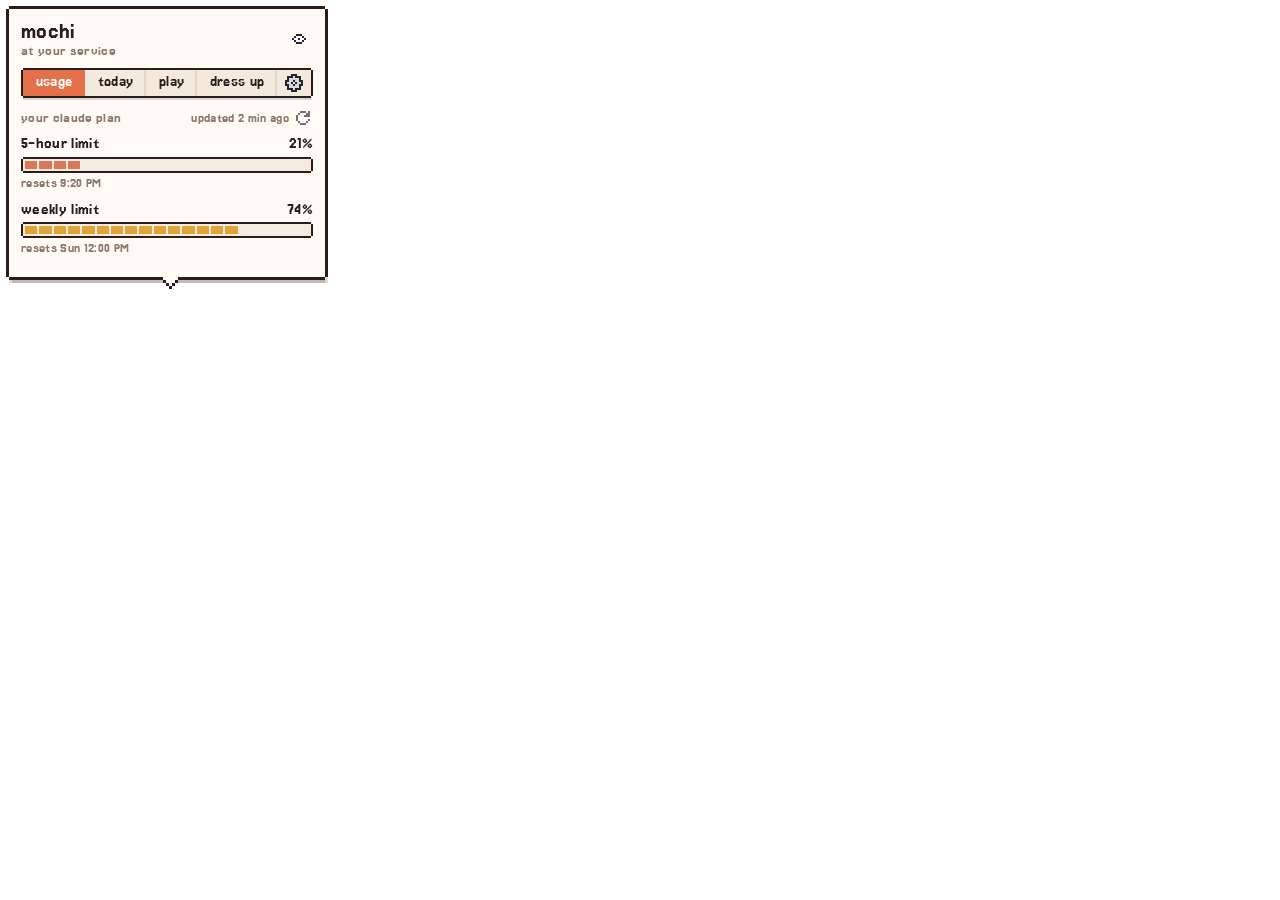
==== web/panel.html @ 396248e1 "Polish the panel and speech bubble, drop the menu bar icon (#1) Mochi reaches the top of the screen " ====
<!doctype html>
<html>
<head>
<meta charset="utf-8">
<title>Mochi's panel</title>
<link rel="stylesheet" href="pet.css">
<style>
  /* Mochi's panel: a big speech bubble with the same pixel border, paper, ink and font as the one Mochi talks in. */
  html, body { margin: 0; background: transparent; overflow: hidden; -webkit-user-select: none; user-select: none; cursor: default; }
  #wrap { display: inline-block; padding: 6px 9px 18px 6px; }     /* room for the border, the shadow and the tail */
  .below #wrap { padding: 18px 9px 6px 6px; }
  .card:focus { outline: none; }
  .card.px-bubble { width: 316px; max-width: none; padding: 10px 12px 12px; font-size: 17px; }
  .card.px-bubble::after { left: var(--tail-left, 50%); }
  .card.px-bubble.pop { animation: panel-pop 0.2s steps(3, end); }   /* no fade: it must never get stuck invisible */
  @keyframes panel-pop { from { transform: translateY(8px) scale(0.94); } }
  .card { --muted: #8d7a6e; --soft: #f5ebe0; --line: #e6d8c9; --orange: #e5714b; --claude: #d97757; --red: #d9483b; }

  :where(.card) button { all: unset; box-sizing: border-box; cursor: pointer; font: inherit; }
  :where(.card) button:focus-visible { outline: 2px dashed #5a78e0; outline-offset: 2px; }

  header { display: flex; align-items: center; gap: 8px; }
  header .who { flex: 1; min-width: 0; line-height: 1; }
  header .name { font-size: 24px; }
  header .mood { color: var(--muted); font-size: 15px; white-space: nowrap; overflow: hidden; text-overflow: ellipsis; }
  .ghost { display: grid; place-items: center; width: 28px; height: 28px; }
  .ghost:hover { background: var(--soft); }
  .ghost.small-ghost { width: 20px; height: 20px; }

  /* tabs: one framed strip, like the size picker; the open one is filled in */
  nav { display: flex; margin: 12px 2px 4px; background: #f3e9dd;
    box-shadow: 0 -2px 0 0 var(--ink), 0 2px 0 0 var(--ink), -2px 0 0 0 var(--ink), 2px 0 0 0 var(--ink), 0 4px 0 0 var(--shade); }
  nav button { flex: 1 1 auto; display: flex; align-items: center; justify-content: center; gap: 4px; height: 26px; padding: 0 7px 2px; font-size: 16px; white-space: nowrap; }
  nav button + button { box-shadow: -2px 0 0 0 var(--line); }
  nav button:hover { background: #ece0d2; }
  nav button.on { background: var(--orange); color: #fff; }
  nav button.on + button { box-shadow: none; }
  nav button.gear { flex: 0 0 34px; padding: 0 0 1px; }

  h2 { display: flex; align-items: center; gap: 6px; margin: 12px 0 6px; font: inherit; font-size: 15px; color: var(--muted); }
  h2 .end { margin-left: auto; display: flex; align-items: center; gap: 4px; font-size: 14px; }
  .muted { color: var(--muted); }
  .small { font-size: 14px; }

  /* usage: a chunky bar in an ink frame */
  .meter { margin-bottom: 9px; }
  .meter .top { display: flex; justify-content: space-between; }
  .bar { display: grid; grid-template-columns: repeat(20, 1fr); gap: 2px; padding: 2px; margin: 5px 2px 4px; background: var(--soft);
    box-shadow: 0 -2px 0 0 var(--ink), 0 2px 0 0 var(--ink), -2px 0 0 0 var(--ink), 2px 0 0 0 var(--ink); }
  .bar i { height: 8px; }
  .bar i.lit { background: var(--fill); }

  .stats { display: grid; grid-template-columns: repeat(3, 1fr); gap: 8px 6px; }
  .stats b { display: block; font-weight: 400; font-size: 25px; line-height: 1; }
  .stats span { font-size: 14px; color: var(--muted); }

  /* the bubble's own buttons, two or three to a row */
  .btns { display: grid; gap: 10px 10px; padding: 2px 2px 4px; }
  .btns.two { grid-template-columns: 1fr 1fr; }
  .btns.four { grid-template-columns: repeat(4, 1fr); }
  .card .pxb { display: flex; align-items: center; justify-content: center; gap: 5px; padding: 4px 6px 5px; font-size: 16px; line-height: 1; text-align: center;
    background: #f3e9dd; box-shadow: 0 -2px 0 0 var(--ink), 0 2px 0 0 var(--ink), -2px 0 0 0 var(--ink), 2px 0 0 0 var(--ink), 0 4px 0 0 var(--shade); }
  .card .pxb.left { justify-content: flex-start; }
  .btns.two .pxb { white-space: nowrap; padding-left: 5px; padding-right: 5px; }
  .card .pxb.primary { background: var(--orange); color: #fff; }
  .card .pxb:hover { filter: brightness(1.04); }
  .card .pxb:active { transform: translateY(2px); box-shadow: 0 -2px 0 0 var(--ink), 0 2px 0 0 var(--ink), -2px 0 0 0 var(--ink), 2px 0 0 0 var(--ink); }
  .card .pxb .px-icon { margin: 0; }

  /* dress up: Mochi itself, live, in each costume */
  .closet { display: grid; grid-template-columns: repeat(4, 1fr); gap: 6px; }
  .closet button { display: flex; flex-direction: column; align-items: center; padding: 2px 0 5px; background: var(--soft); }
  .closet button:hover { background: #efe2d4; }
  .closet button.on { background: #ffe3d5; box-shadow: 0 -2px 0 0 var(--orange), 0 2px 0 0 var(--orange), -2px 0 0 0 var(--orange), 2px 0 0 0 var(--orange); }
  .closet .stage { width: 69px; height: 40px; overflow: hidden; display: flex; align-items: flex-end; justify-content: center; }
  .closet .stage .critter { margin-bottom: -4px; }
  .closet span { font-size: 14px; color: var(--muted); }
  .closet button.on span { color: var(--ink); }

  /* settings */
  .set { box-sizing: border-box; display: flex; width: calc(100% + 12px); margin: 0 -6px; padding: 0 6px; align-items: center; justify-content: space-between; gap: 8px; min-height: 30px; }
  button.set:hover { background-color: var(--soft); }
  .set .pxb { padding: 2px 8px 3px; font-size: 15px; }
  .set + .set { background-image: repeating-linear-gradient(90deg, var(--line) 0 3px, transparent 3px 6px); background-size: calc(100% - 12px) 2px; background-position: 6px 0; background-repeat: no-repeat; }
  .set .dot { display: inline-block; width: 6px; height: 6px; margin-right: 6px; background: var(--line); vertical-align: 2px; }
  .set .dot.on { background: #4fae68; }
  .switch { position: relative; width: 30px; height: 14px; background: #e3d5c6;
    box-shadow: 0 -2px 0 0 var(--ink), 0 2px 0 0 var(--ink), -2px 0 0 0 var(--ink), 2px 0 0 0 var(--ink); }
  .switch::after { content: ""; position: absolute; top: 2px; left: 2px; width: 10px; height: 10px; background: var(--paper);
    box-shadow: 0 0 0 2px var(--ink); transition: left 0.12s steps(3, end); }
  .switch.on { background: var(--orange); }
  .switch.on::after { left: 18px; }
  .seg { display: flex; box-shadow: 0 -2px 0 0 var(--ink), 0 2px 0 0 var(--ink), -2px 0 0 0 var(--ink), 2px 0 0 0 var(--ink); background: #f3e9dd; }
  .seg button { padding: 1px 7px 3px; font-size: 15px; }
  .seg button + button { box-shadow: -2px 0 0 0 var(--line); }
  .seg button.on { background: var(--orange); color: #fff; }
  .foot { display: flex; align-items: center; gap: 10px; margin-top: 12px; }
  .foot .muted { flex: 1; font-size: 14px; }
  .empty { padding: 8px 0 4px; text-align: center; }
  .empty p { margin: 6px 0 12px; color: var(--muted); font-size: 15px; }
  .empty .pxb { display: inline-flex; padding: 4px 14px 5px; }
</style>
</head>
<body>
<div id="wrap">
<div id="card" class="card px-bubble" tabindex="-1">
  <header>
    <div class="who"><div class="name">mochi</div><div class="mood" id="mood"></div></div>
    <button class="ghost" id="eye"></button>
  </header>
  <nav id="tabs"></nav>
  <div id="body"></div>
</div>
</div>
<script src="pet.js"></script>
<script src="icons.js"></script>
<script src="panel.js"></script>
</body>
</html>
---- web/pet.css ----
/* Pixel critter + pixel speech bubble. */
@font-face {
  font-family: "Jersey 15";
  src: url("fonts/Jersey15.ttf") format("truetype");
  font-display: block;
}

.critter { position: relative; display: inline-block; line-height: 0; -webkit-user-select: none; user-select: none; }
.critter canvas { display: block; image-rendering: pixelated; }

/* Speech bubble on Mochi's pixel grid: a 3px ink border drawn with box-shadows (which leaves the corners notched),
   a stepped tail pointing at Mochi, and a soft pixel shadow. Text wraps anywhere and stops at three lines. */
.px-bubble {
  --ink: #2a1d1a;
  --paper: #fffaf3;
  --shade: rgba(42, 29, 26, 0.16);
  --u: 3px;
  position: relative;
  box-sizing: border-box;
  width: max-content;
  max-width: 240px;
  margin: var(--u);
  padding: 6px 11px 8px;
  background: var(--paper);
  color: var(--ink);
  font: 400 18px/1.15 "Jersey 15", ui-monospace, Menlo, monospace;
  letter-spacing: 0.02em;
  box-shadow:
    0 calc(var(--u) * -1) 0 0 var(--ink),
    0 var(--u) 0 0 var(--ink),
    calc(var(--u) * -1) 0 0 0 var(--ink),
    var(--u) 0 0 0 var(--ink),
    0 calc(var(--u) * 2) 0 0 var(--shade),
    var(--u) calc(var(--u) * 2) 0 0 var(--shade);
  transform-origin: 50% 100%;
}
.px-bubble .b-text {
  display: -webkit-box;
  -webkit-box-orient: vertical;
  -webkit-line-clamp: 3;
  overflow: hidden;
  overflow-wrap: anywhere;
  text-wrap: pretty;
}
/* the tail: a 7×4 pixel wedge that covers the bottom border and steps down to a point */
.px-bubble::after {
  content: "";
  position: absolute;
  top: 100%;
  left: calc(50% + var(--tail-x, 0px));
  width: calc(var(--u) * 7);
  height: calc(var(--u) * 4);
  transform: translateX(-50%);
  background: url("data:image/svg+xml,%3Csvg xmlns='http://www.w3.org/2000/svg' viewBox='0 0 7 4' shape-rendering='crispEdges'%3E%3Cpath fill='%232a1d1a' d='M0 0h1v1H0zM6 0h1v1H6zM1 1h1v1H1zM5 1h1v1H5zM2 2h1v1H2zM4 2h1v1H4zM3 3h1v1H3z'/%3E%3Cpath fill='%23fffaf3' d='M1 0h5v1H1zM2 1h3v1H2zM3 2h1v1H3z'/%3E%3C/svg%3E") 0 0 / 100% 100% no-repeat;
}
/* bubble under Mochi (when it's perched near the top of a screen): the tail flips to point up */
.below > .px-bubble { transform-origin: 50% 0; }
.below > .px-bubble::after { top: auto; bottom: 100%; transform: translateX(-50%) scaleY(-1); }
.px-bubble.pop { animation: px-pop 0.24s steps(4, end); }
@keyframes px-pop { from { transform: translateY(6px) scale(0.7); opacity: 0; } to { transform: none; opacity: 1; } }

/* pixel icons standing in for emoji (see icons.js) */
.px-bubble .px-icon { display: inline-block; vertical-align: -1px; margin: 0 3px; image-rendering: pixelated; }
.px-bubble .b-btns button .px-icon { margin: 0 4px 0 0; vertical-align: 0; }

.px-bubble .b-btns { display: flex; flex-wrap: wrap; gap: 10px; margin: 9px 2px 3px; }
.px-bubble .b-btns[hidden] { display: none; }
.px-bubble .b-btns button {
  font: 400 16px/1 "Jersey 15", ui-monospace, Menlo, monospace;
  letter-spacing: 0.03em;
  color: var(--ink);
  background: #f3e9dd;
  border: 0;
  padding: 3px 9px 4px;
  cursor: pointer;
  box-shadow: 0 -2px 0 0 var(--ink), 0 2px 0 0 var(--ink), -2px 0 0 0 var(--ink), 2px 0 0 0 var(--ink), 0 4px 0 0 var(--shade);
}
.px-bubble .b-btns button.primary { background: #e5714b; color: #fff; }
.px-bubble .b-btns button:hover { filter: brightness(1.05); }
.px-bubble .b-btns button:active { transform: translateY(2px); box-shadow: 0 -2px 0 0 var(--ink), 0 2px 0 0 var(--ink), -2px 0 0 0 var(--ink), 2px 0 0 0 var(--ink); }
.px-bubble .b-btns button:focus-visible { outline: 2px dashed #5a78e0; outline-offset: 3px; }
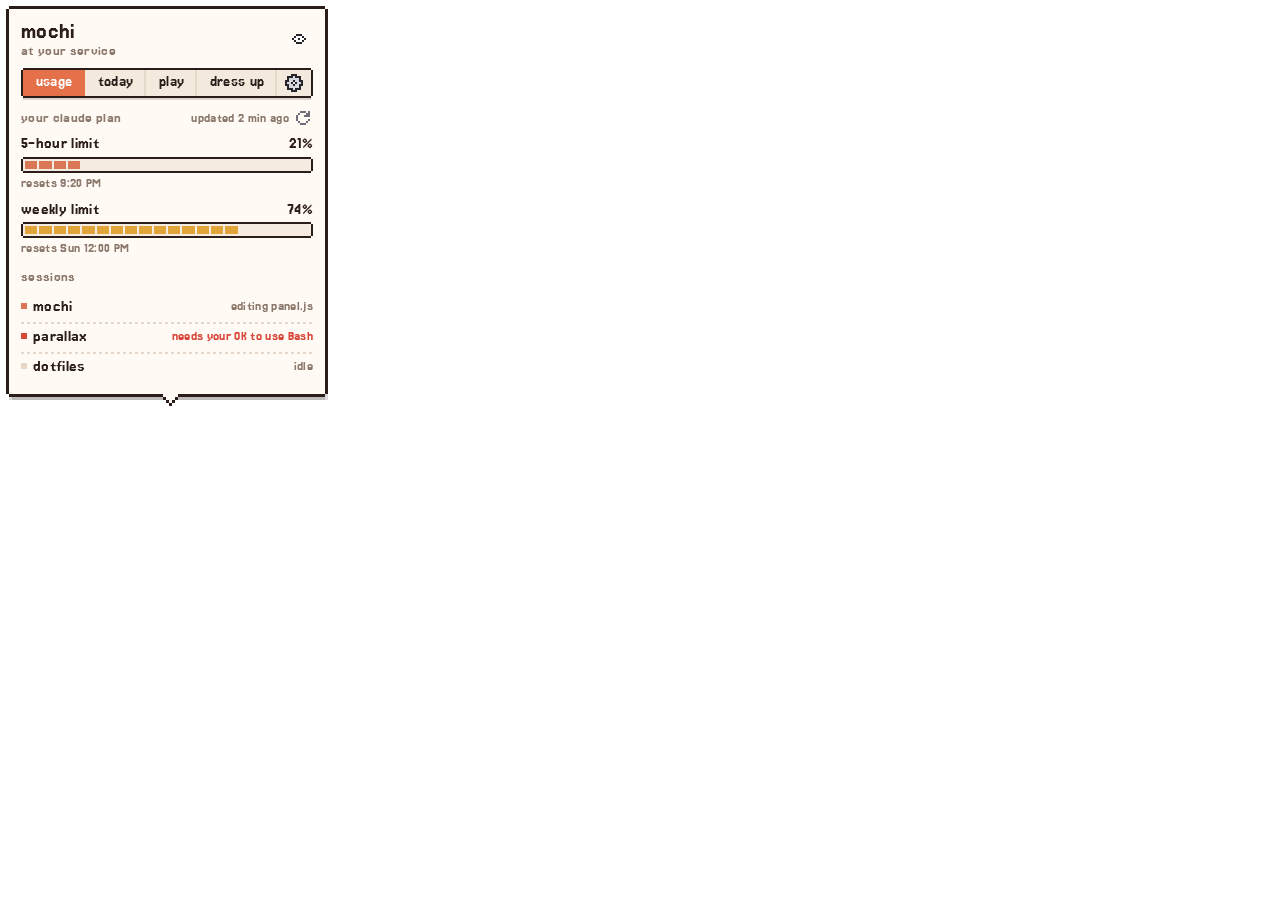
==== commit e962b141: "List Claude Code sessions on the Usage tab again; Settings gets one switch to hide them (#4) Setting" ====
--- a/web/panel.html
+++ b/web/panel.html
@@ -8,7 +8,7 @@
   /* Mochi's panel: a big speech bubble with the same pixel border, paper, ink and font as the one Mochi talks in. */
   html, body { margin: 0; background: transparent; overflow: hidden; -webkit-user-select: none; user-select: none; cursor: default; }
   #wrap { display: inline-block; padding: 6px 9px 18px 6px; }     /* room for the border, the shadow and the tail */
-  .below #wrap { padding: 18px 9px 6px 6px; }
+  #wrap.below { padding: 18px 9px 6px 6px; }
   .card:focus { outline: none; }
   .card.px-bubble { width: 316px; max-width: none; padding: 10px 12px 12px; font-size: 17px; }
   .card.px-bubble::after { left: var(--tail-left, 50%); }
@@ -77,13 +77,21 @@
   .closet span { font-size: 14px; color: var(--muted); }
   .closet button.on span { color: var(--ink); }
 
-  /* settings */
+  /* settings: tall enough to scroll on a laptop screen; the padding keeps the rows' full-width hover inside the scroll box */
+  #body.scroll { max-height: 560px; overflow-y: auto; margin: 0 -6px; padding: 0 6px; }
+  #body.scroll::-webkit-scrollbar { width: 6px; }
+  #body.scroll::-webkit-scrollbar-thumb { background: var(--line); }
   .set { box-sizing: border-box; display: flex; width: calc(100% + 12px); margin: 0 -6px; padding: 0 6px; align-items: center; justify-content: space-between; gap: 8px; min-height: 30px; }
   button.set:hover { background-color: var(--soft); }
   .set .pxb { padding: 2px 8px 3px; font-size: 15px; }
   .set + .set { background-image: repeating-linear-gradient(90deg, var(--line) 0 3px, transparent 3px 6px); background-size: calc(100% - 12px) 2px; background-position: 6px 0; background-repeat: no-repeat; }
   .set .dot { display: inline-block; width: 6px; height: 6px; margin-right: 6px; background: var(--line); vertical-align: 2px; }
   .set .dot.on { background: #4fae68; }
+  .set .dot.busy { background: var(--claude); }
+  .set .dot.need { background: var(--red); }
+  .sess > span { white-space: nowrap; }
+  .sess .line { min-width: 0; overflow: hidden; text-overflow: ellipsis; font-size: 14px; color: var(--muted); }
+  .sess .line.need { color: var(--red); }
   .switch { position: relative; width: 30px; height: 14px; background: #e3d5c6;
     box-shadow: 0 -2px 0 0 var(--ink), 0 2px 0 0 var(--ink), -2px 0 0 0 var(--ink), 2px 0 0 0 var(--ink); }
   .switch::after { content: ""; position: absolute; top: 2px; left: 2px; width: 10px; height: 10px; background: var(--paper);
